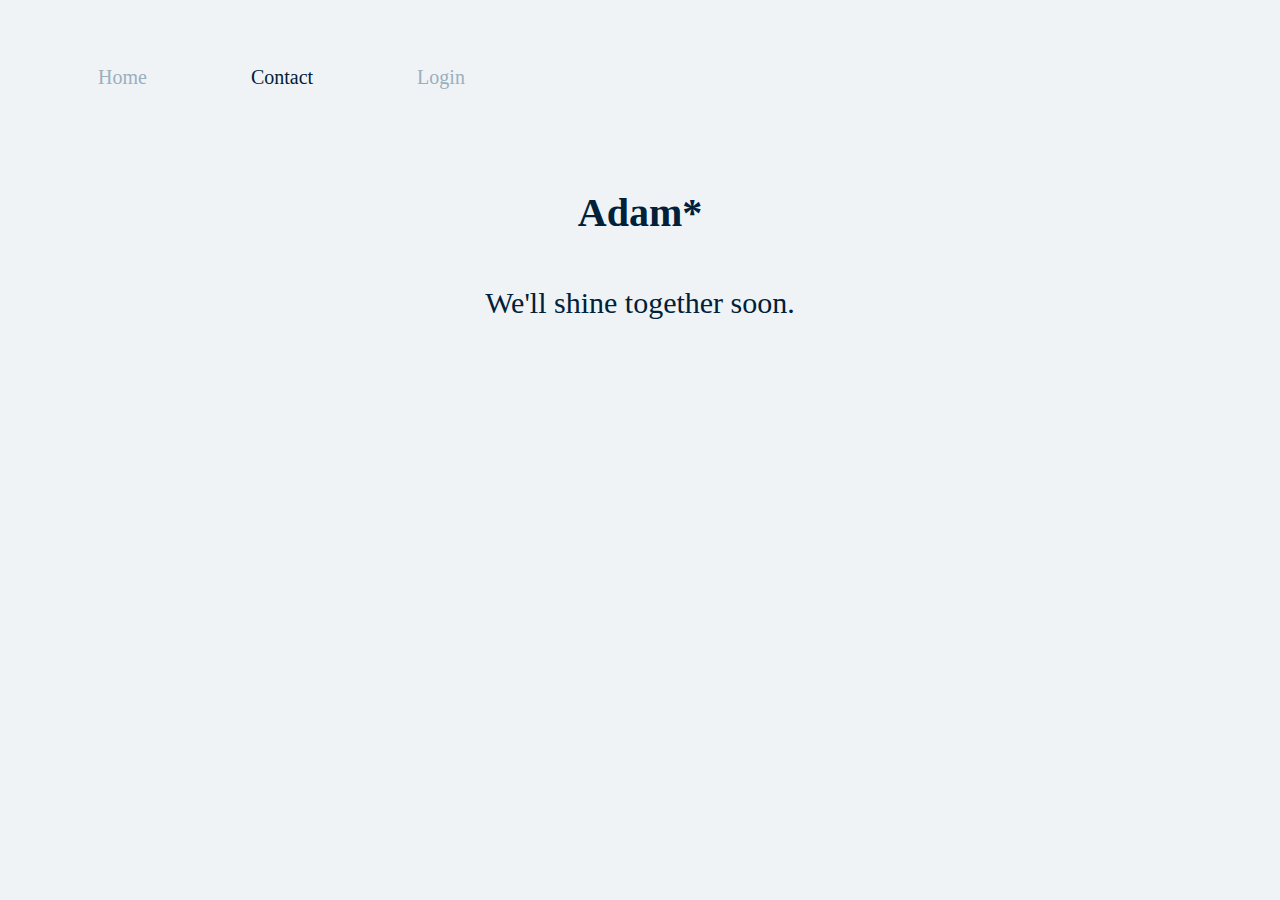
==== contact.html @ afffb869 "Add files via upload" ====
<!DOCTYPE html>
<html>
<head>
  <title>Coming Soon</title>
  <link rel="stylesheet" type="text/css" href="3_Styles/style.css">
</head>
<body>
  <header>
    <nav>
      <ul>
        <li><a href="index.html">Home</a></li>
        <li>Contact</li>
        <li><a href="login.html">Login</a></li>
      </ul>
    </nav>
  </header>
  <div>
    <h1 class="about">Adam*</h1>
    <p class="about">We'll shine together soon.</p>
  </div>
</body>
</html>
---- 3_Styles/style.css ----
.head {
	display: flex;
	justify-content: center;
	align-items: center;
	margin-right: 350px;
	margin-left: 350px;
	margin-top: 100px;
	margin-bottom: 100px;

}

.content {
	display: flex;
	flex-direction: row;
	flex-wrap: wrap;
	justify-content: center;
	align-items: center;
}


.paragraph1 {
	width: 400px;
	margin-right: 80px;
	margin-left: 80px;
	margin-right: 80px;
}

.paragraph2 {
	width: 400px;
	margin-left: 80px;
	margin-right: 80px;
}

.about {
	display: flex;
	justify-content: center;
	align-items: center;
	margin-top: 50px;
	margin-bottom: 50px;

}

input[type=submit], input[type=reset] {
  background-color: white;
  border: none;
  padding: 16px 32px;
  text-decoration: none;
  color: #002139;
  font-family: CircularStd-Medium;
  font-size: 20px;
  margin: 4px 10px;
  cursor: pointer;
  margin-top: 80px;

}

input[type=email], input[type=date] {
  background-color: none;
  border: none;
  padding: 16px 32px;
  text-decoration: none;
  color: #002139;
  font-family: CircularStd-Book;
  font-size: 20px;
  margin: 4px 2px;
  cursor: pointer;

}



input:hover {
  color: #CED5DA;
  cursor: none;
}

body {
	background-color: #EFF3F6;
	cursor: url("White-Pointer.png"), auto !important;
}

li {
	color: #002139;
	font-family: CircularStd-Book;
	font-size: 20px;
	display: inline-block;
	padding: 50px;

}

a {
	color: #9BAFBD;
	text-decoration: none;
	cursor: none;
}

a:hover {
  color: #CED5DA;
  cursor: none;
}

h1 {
	color: #002139;
	font-family: CircularStd-Bold;
	font-size: 40px;
	text-align: center;
}


p {
	color: #002139;
	font-family: CircularStd-Medium;
	font-size: 30px;
}


img {
	transition: all 1s;
	width: 800px
}

img:hover {
	transform: scale(1.1);
}

form {
	color: #002139;
    font-family: CircularStd-Medium;
    font-size: 20px;
	line-height: 120px;
	t

}

footer {
	color: #002139;
	font-family: CircularStd-Bold;
	font-size: 20px;
	text-align: center;
	margin-top: 80px;
	margin-bottom: 30px;
}
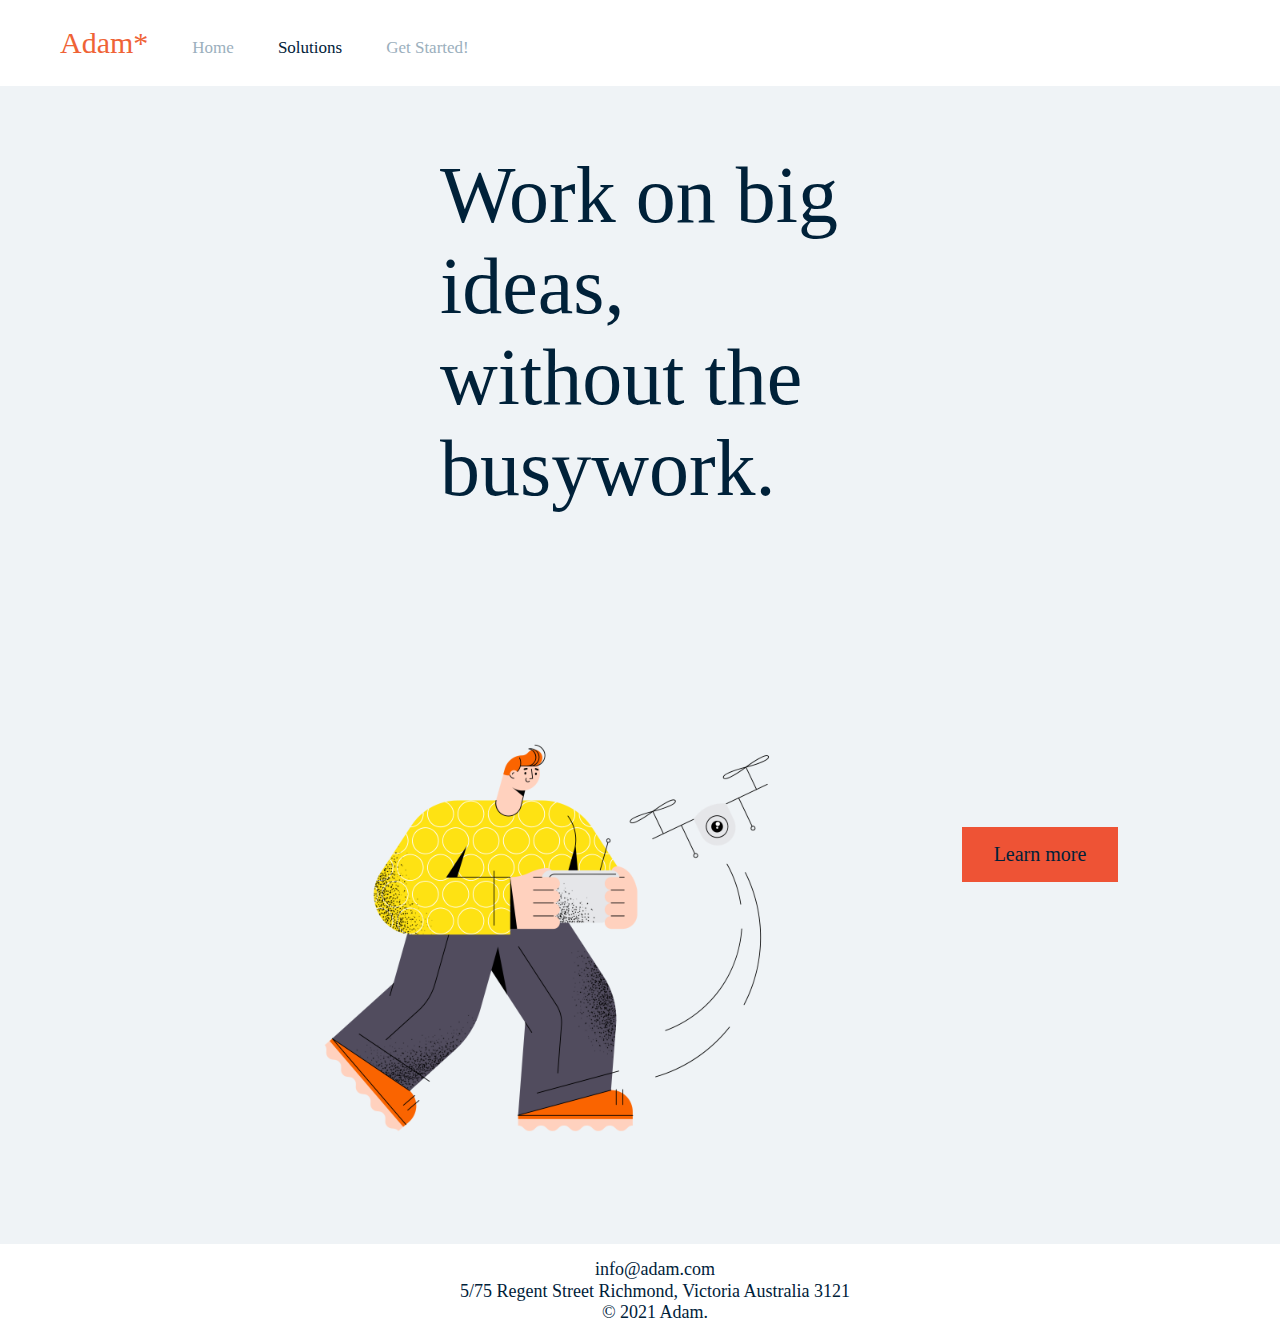
==== commit bff4e20f: "Add files via upload" ====
--- a/contact.html
+++ b/contact.html
@@ -9,15 +9,20 @@
   <header>
     <nav>
       <ul>
+        <li><span id="adam2">Adam*</span></li>
         <li><a href="index.html">Home</a></li>
-        <li>Contact</li>
-        <li><a href="login.html">Login</a></li>
+        <li>Solutions</li>
+        <li><a href="login.html">Get Started!</a></li>
       </ul>
     </nav>
   </header>
-  <div>
-    <h1 class="about">Adam*</h1>
-    <p class="about">We'll shine together soon.</p>
-  </div>
+  <div class="content">
+    <p class="paragraph4"><span id="adam">Work on big ideas, without the busywork.</span></p>
+    <img class="Ilus5" src="1_IMG/product launch.png" alt="2">
+    <form>    
+    <input type="reset" value="Learn more">
+    </form> 
+  </div> 
+  <footer>info@adam.com <br> 5/75 Regent Street Richmond, Victoria Australia 3121 <br> © 2021 Adam.</footer>
 </body>
 </html>--- a/3_Styles/style.css
+++ b/3_Styles/style.css
@@ -1,3 +1,7 @@
+body {
+   margin: 0;
+   padding: 0;
+}
 
 .head {
 	display: flex;
@@ -5,8 +9,19 @@
 	align-items: center;
 	margin-right: 350px;
 	margin-left: 350px;
-	margin-top: 100px;
-	margin-bottom: 100px;
+	margin-top: 0px;
+	margin-bottom: 50px;
+
+}
+
+.head2 {
+	display: flex;
+	justify-content: center;
+	align-items: center;
+	margin-right: 350px;
+	margin-left: 350px;
+	margin-top: 150px;
+	margin-bottom: 50px;
 
 }
 
@@ -32,17 +47,29 @@
 	margin-right: 80px;
 }
 
-.about {
-	display: flex;
-	justify-content: center;
-	align-items: center;
-	margin-top: 50px;
+.paragraph3 {
+	display: flex;
+	justify-content: center;
+	align-items: center;
+	margin-top: 250px;
 	margin-bottom: 50px;
-
-}
-
-input[type=submit], input[type=reset] {
-  background-color: white;
+}
+
+.paragraph4 {
+	width: 400px;
+    margin-top: 150px;
+	margin-right: 80px;
+	margin-left: 80px;
+	margin-right: 80px;
+}
+
+.Ilus5 {
+	margin-top: 100px;
+}
+
+
+input[type=reset] {
+  background-color: #EE5335;
   border: none;
   padding: 16px 32px;
   text-decoration: none;
@@ -51,11 +78,26 @@
   font-size: 20px;
   margin: 4px 10px;
   cursor: pointer;
-  margin-top: 80px;
-
-}
-
-input[type=email], input[type=date] {
+  margin-top: 20px;
+  margin-bottom: 100px;
+
+}
+
+input[type=submit] {
+  background-color: #EE5335;
+  border: none;
+  padding: 16px 32px;
+  text-decoration: none;
+  color: #002139;
+  font-family: CircularStd-Medium;
+  font-size: 20px;
+  margin: 4px 10px;
+  cursor: pointer;
+  margin-top: 50px;
+
+}
+
+input[type=email], input[type=name] {
   background-color: none;
   border: none;
   padding: 16px 32px;
@@ -63,7 +105,20 @@
   color: #002139;
   font-family: CircularStd-Book;
   font-size: 20px;
-  margin: 4px 2px;
+  margin: 0px 20px;
+  cursor: pointer;
+
+}
+
+input[type=date] {
+  background-color: none;
+  border: 2px solid #EE5335;
+  padding: 16px 32px;
+  text-decoration: none;
+  color: #002139;
+  font-family: CircularStd-Book;
+  font-size: 20px;
+  margin: 4px 8px;
   cursor: pointer;
 
 }
@@ -83,9 +138,9 @@
 li {
 	color: #002139;
 	font-family: CircularStd-Book;
-	font-size: 20px;
+	font-size: 17px;
 	display: inline-block;
-	padding: 50px;
+	padding: 10px 20px;
 
 }
 
@@ -128,17 +183,47 @@
 	color: #002139;
     font-family: CircularStd-Medium;
     font-size: 20px;
-	line-height: 120px;
+	line-height: 90px;
 	t
 
 }
 
+nav {
+	background-color: white;
+	width: 100%;
+	position: fixed;
+	top: 0;
+
+}
+
 footer {
 	color: #002139;
-	font-family: CircularStd-Bold;
-	font-size: 20px;
+	font-family: Canela-Medium;
+	font-size: 18px;
+	line-height: 1.2em;
 	text-align: center;
-	margin-top: 80px;
-	margin-bottom: 30px;
-}
-
+	background-color: white;
+	border: 15px solid white;
+	width: 100%;
+}
+
+#adam {
+	font-family: Canela-Medium;
+	font-size: 80px;
+}
+
+#adam2 {
+	font-family: Canela-Medium;
+	font-size: 30px;
+	color: #EF6336;
+}
+
+#adam3 {
+	font-family: Canela-Medium;
+	font-size: 150px;
+	color: #000a21;
+}
+
+
+
+
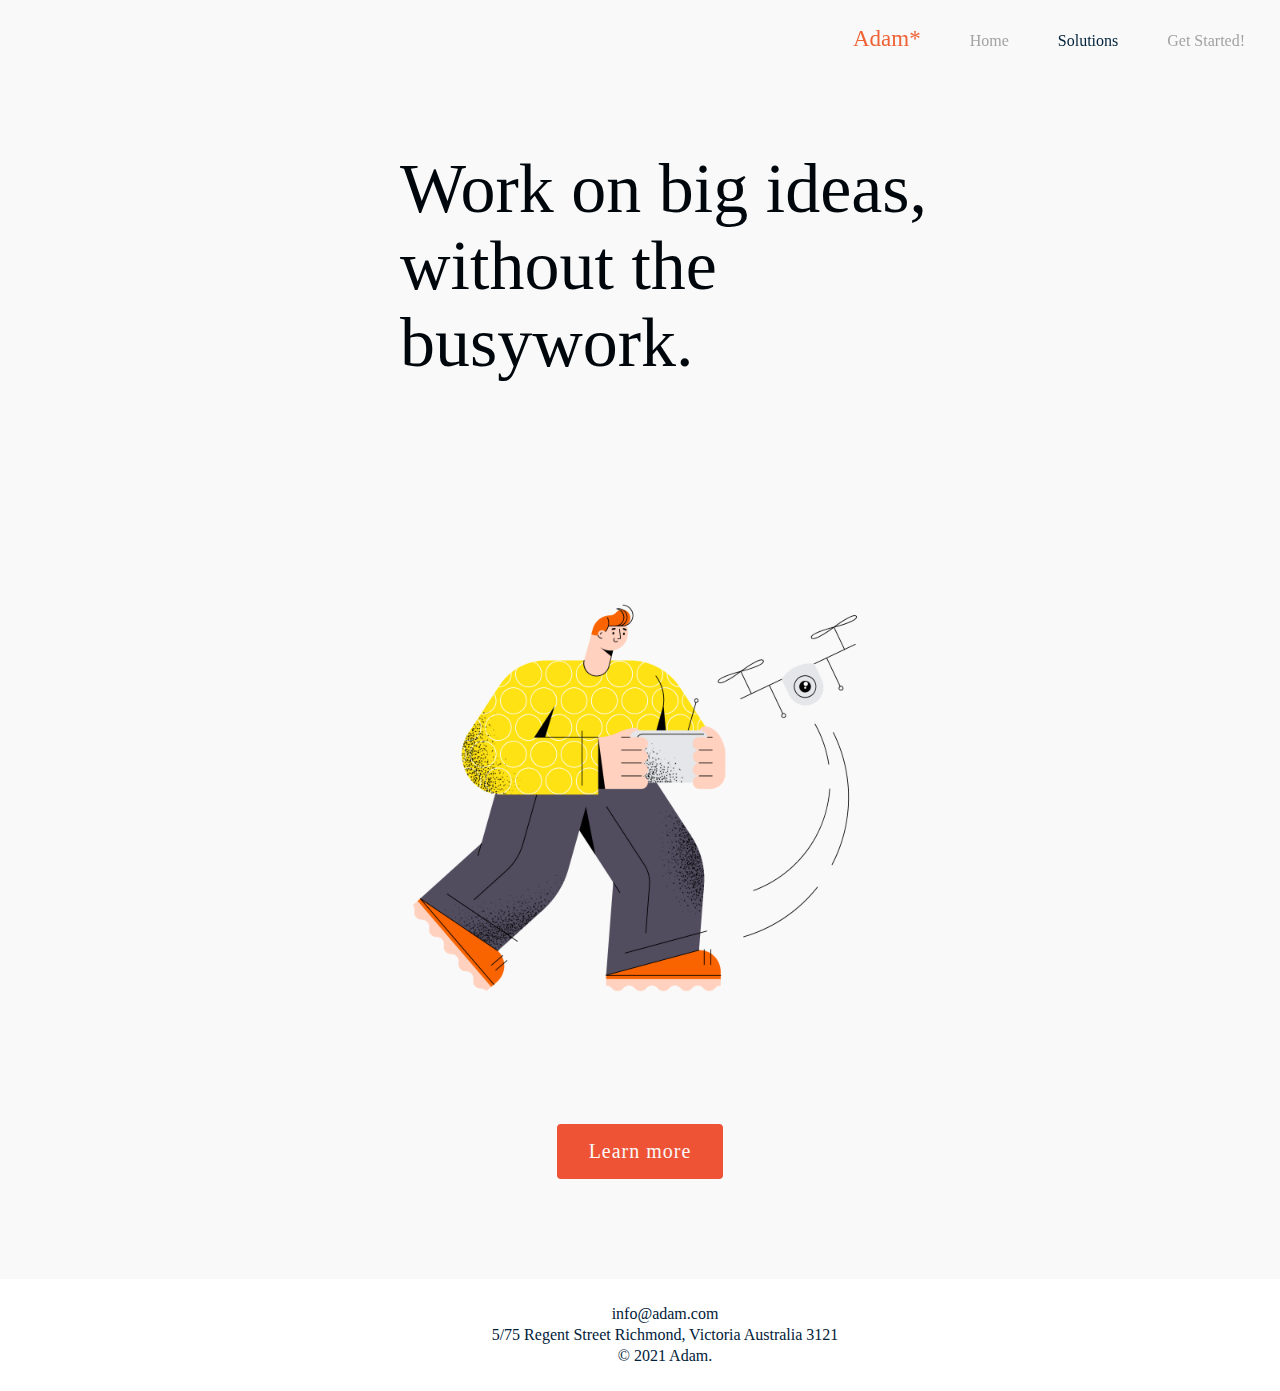
==== commit bf046ee5: "Add files via upload" ====
--- a/contact.html
+++ b/contact.html
@@ -9,7 +9,7 @@
   <header>
     <nav>
       <ul>
-        <li><span id="adam2">Adam*</span></li>
+        <li><a href="index.html"><span id="adam2">Adam*</span></a></li>
         <li><a href="index.html">Home</a></li>
         <li>Solutions</li>
         <li><a href="login.html">Get Started!</a></li>
@@ -19,6 +19,7 @@
   <div class="content">
     <p class="paragraph4"><span id="adam">Work on big ideas, without the busywork.</span></p>
     <img class="Ilus5" src="1_IMG/product launch.png" alt="2">
+    <br>
     <form>    
     <input type="reset" value="Learn more">
     </form> 
--- a/3_Styles/style.css
+++ b/3_Styles/style.css
@@ -1,4 +1,6 @@
 body {
+   background-color: #f9f9f9;
+   cursor: url("White-Pointer.png"), auto !important;
    margin: 0;
    padding: 0;
 }
@@ -10,7 +12,8 @@
 	margin-right: 350px;
 	margin-left: 350px;
 	margin-top: 0px;
-	margin-bottom: 50px;
+	margin-bottom: 80px;
+	color: #00070c;
 
 }
 
@@ -20,9 +23,10 @@
 	align-items: center;
 	margin-right: 350px;
 	margin-left: 350px;
-	margin-top: 150px;
-	margin-bottom: 50px;
-
+	margin-top: 0px;
+	margin-bottom: 10px;
+	font-size: 55px;
+	font-family: NeueMachina-Regular;
 }
 
 .content {
@@ -35,47 +39,53 @@
 
 
 .paragraph1 {
-	width: 400px;
-	margin-right: 80px;
+	width: 500px;
+	line-height: 1.7;
+	color: #00070c;
+}
+
+
+.paragraph2 {
+	display: flex;
+	justify-content: left;
+	align-items: center;
+	margin-right: 300px;
+	margin-left: 300px;
+	margin-top: 00px;
+	margin-bottom: 0px;
+}
+
+.paragraph4 {
+	width: 550px;
+    margin-top: 150px;
+	margin-right: 10px;
 	margin-left: 80px;
-	margin-right: 80px;
-}
-
-.paragraph2 {
-	width: 400px;
-	margin-left: 80px;
-	margin-right: 80px;
-}
-
-.paragraph3 {
-	display: flex;
-	justify-content: center;
-	align-items: center;
-	margin-top: 250px;
-	margin-bottom: 50px;
-}
-
-.paragraph4 {
-	width: 400px;
-    margin-top: 150px;
-	margin-right: 80px;
-	margin-left: 80px;
-	margin-right: 80px;
 }
 
 .Ilus5 {
 	margin-top: 100px;
+}
+
+.Ilus4 {
+	margin-top: 70px;
+	width: 600px;
+}
+
+.Ilus1 {
+	width: 500px;
 }
 
 
 input[type=reset] {
   background-color: #EE5335;
   border: none;
+  border-radius: 4px;
   padding: 16px 32px;
   text-decoration: none;
-  color: #002139;
-  font-family: CircularStd-Medium;
+  color: #f9f9f9;
+  font-family: NeueMachina-light;
   font-size: 20px;
+  letter-spacing: 1px;
   margin: 4px 10px;
   cursor: pointer;
   margin-top: 20px;
@@ -85,44 +95,34 @@
 
 input[type=submit] {
   background-color: #EE5335;
-  border: none;
-  padding: 16px 32px;
+  border: 2px solid #EE5335; 
+  border-radius: 4px;
+  padding: 15px 70px;
   text-decoration: none;
+  color: #f9f9f9;
+  font-family: NeueMachina-light;
+  font-size: 20px;
+  letter-spacing: 1px;
+  margin: 4px 10px;
+  cursor: pointer;
+  margin-bottom: 300px;
+
+}
+
+input[type=email] {
+  background-color: none;
+  border: 2px solid #EE5335;
+  border-radius: 4px;
+  padding: 15px 105px;
+  text-decoration: none;
+  text-align: center;
   color: #002139;
-  font-family: CircularStd-Medium;
+  font-family: NeueMachina-light;
   font-size: 20px;
   margin: 4px 10px;
   cursor: pointer;
-  margin-top: 50px;
-
-}
-
-input[type=email], input[type=name] {
-  background-color: none;
-  border: none;
-  padding: 16px 32px;
-  text-decoration: none;
-  color: #002139;
-  font-family: CircularStd-Book;
-  font-size: 20px;
-  margin: 0px 20px;
-  cursor: pointer;
-
-}
-
-input[type=date] {
-  background-color: none;
-  border: 2px solid #EE5335;
-  padding: 16px 32px;
-  text-decoration: none;
-  color: #002139;
-  font-family: CircularStd-Book;
-  font-size: 20px;
-  margin: 4px 8px;
-  cursor: pointer;
-
-}
-
+
+}
 
 
 input:hover {
@@ -130,43 +130,40 @@
   cursor: none;
 }
 
-body {
-	background-color: #EFF3F6;
-	cursor: url("White-Pointer.png"), auto !important;
-}
 
 li {
 	color: #002139;
-	font-family: CircularStd-Book;
-	font-size: 17px;
+	font-family: NeueMachina-Regular;
+	font-size: 16px;
 	display: inline-block;
-	padding: 10px 20px;
-
+	padding: 10px 10px;
+	margin-right: 25px;
 }
 
 a {
-	color: #9BAFBD;
+	color: #a3a3a3;
 	text-decoration: none;
-	cursor: none;
 }
 
 a:hover {
-  color: #CED5DA;
-  cursor: none;
+  color: #EF6336;
 }
 
 h1 {
-	color: #002139;
-	font-family: CircularStd-Bold;
-	font-size: 40px;
-	text-align: center;
+	color: #00070c;
+	font-family: NeueMachina-Regular;
+	font-weight: 100;
+	font-size: 30px;
+	line-height: 1.4;
+	text-align: left;
 }
 
 
 p {
-	color: #002139;
-	font-family: CircularStd-Medium;
-	font-size: 30px;
+	color: #00070c;
+	font-family: NeueMachina-Regular;
+	line-height: 1.5;
+	font-size: 23px;
 }
 
 
@@ -180,50 +177,56 @@
 }
 
 form {
+	margin-right: 350px;
+	margin-left: 350px;
 	color: #002139;
     font-family: CircularStd-Medium;
     font-size: 20px;
 	line-height: 90px;
-	t
-
 }
 
 nav {
-	background-color: white;
 	width: 100%;
 	position: fixed;
+	text-align: right;
 	top: 0;
-
 }
 
 footer {
 	color: #002139;
-	font-family: Canela-Medium;
-	font-size: 18px;
-	line-height: 1.2em;
+	font-family: NeueMachina-Regular;
+	font-size: 16px;
+	line-height: 1.3;
 	text-align: center;
 	background-color: white;
-	border: 15px solid white;
+	border: 25px solid white;
 	width: 100%;
 }
 
 #adam {
-	font-family: Canela-Medium;
-	font-size: 80px;
+	font-family: NeueMachina-Regular;
+	font-size: 70px;
+	line-height: 1.1;
+	color: #00070c;
 }
 
 #adam2 {
-	font-family: Canela-Medium;
-	font-size: 30px;
+	font-family: NeueMachina-Bold;
+	font-size: 23px;
 	color: #EF6336;
 }
 
 #adam3 {
-	font-family: Canela-Medium;
-	font-size: 150px;
-	color: #000a21;
-}
-
-
-
-
+	font-family: NeueMachina-Bold;
+	text-align: left;
+	font-size: 120px;
+	color: #00070c;
+}
+
+#adam3:hover {
+	font-family: NeueMachina-Ultrabold; 
+}
+
+
+
+
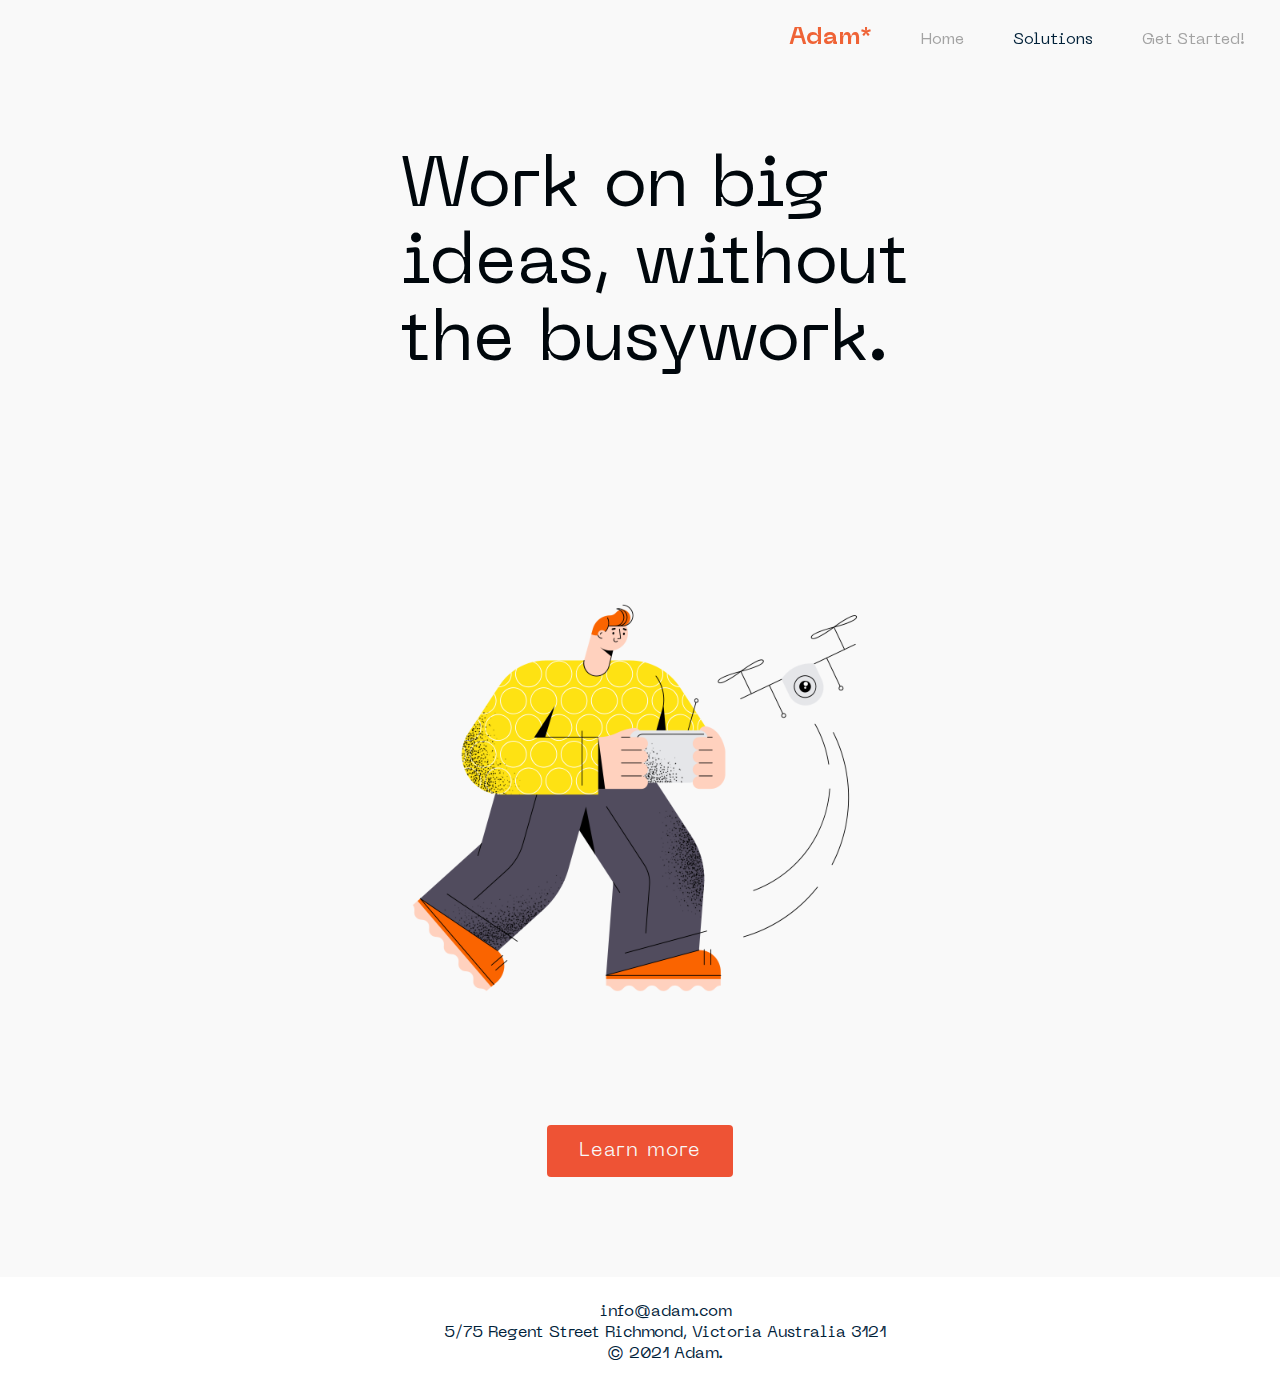
==== commit c33addfb: "Add files via upload" ====
--- a/contact.html
+++ b/contact.html
@@ -18,6 +18,7 @@
   </header>
   <div class="content">
     <p class="paragraph4"><span id="adam">Work on big ideas, without the busywork.</span></p>
+    <br>
     <img class="Ilus5" src="1_IMG/product launch.png" alt="2">
     <br>
     <form>    
--- a/3_Styles/style.css
+++ b/3_Styles/style.css
@@ -1,33 +1,58 @@
 body {
    background-color: #f9f9f9;
-   cursor: url("White-Pointer.png"), auto !important;
    margin: 0;
    padding: 0;
 }
 
-.head {
-	display: flex;
-	justify-content: center;
-	align-items: center;
-	margin-right: 350px;
-	margin-left: 350px;
-	margin-top: 0px;
-	margin-bottom: 80px;
-	color: #00070c;
-
-}
-
-.head2 {
-	display: flex;
-	justify-content: center;
-	align-items: center;
-	margin-right: 350px;
-	margin-left: 350px;
-	margin-top: 0px;
-	margin-bottom: 10px;
-	font-size: 55px;
-	font-family: NeueMachina-Regular;
-}
+@font-face {
+    font-family: 'NeueMachina';
+    font-weight: 100;
+    font-style: normal;
+    src: url('2_Font/NeueMachina-Ultralight.woff') format('woff');
+}
+
+@font-face {
+    font-family: 'NeueMachina';
+    font-weight: 200;
+    font-style: normal;
+    src: url('2_Font/NeueMachina-Light.woff') format('woff');
+}
+
+@font-face {
+    font-family: 'NeueMachina';
+    font-weight: 300;
+    font-style: normal;
+    src: url('2_Font/NeueMachina-Regular.woff') format('woff');
+}
+
+@font-face {
+    font-family: 'NeueMachina';
+    font-weight: 400;
+    font-style: normal;
+    src: url('2_Font/NeueMachina-Medium.woff') format('woff');
+}
+
+@font-face {
+    font-family: 'NeueMachina';
+    font-weight: 500;
+    font-style: normal;
+    src: url('2_Font/NeueMachina-Bold.woff') format('woff');
+}
+
+@font-face {
+    font-family: 'NeueMachina';
+    font-weight: 600;
+    font-style: normal;
+    src: url('2_Font/NeueMachina-Ultrabold.woff') format('woff');
+}
+
+@font-face {
+    font-family: 'NeueMachina';
+    font-weight: 700;
+    font-style: normal;
+    src: url('2_Font/NeueMachina-Black.woff') format('woff');
+}
+
 
 .content {
 	display: flex;
@@ -40,7 +65,8 @@
 
 .paragraph1 {
 	width: 500px;
-	line-height: 1.7;
+	line-height: 1.5;
+	padding: 50px;
 	color: #00070c;
 }
 
@@ -49,10 +75,16 @@
 	display: flex;
 	justify-content: left;
 	align-items: center;
-	margin-right: 300px;
-	margin-left: 300px;
-	margin-top: 00px;
-	margin-bottom: 0px;
+    width: 700px;
+	padding: 0px 50px;
+	margin-top: 350px;
+	margin-bottom: -20px;
+}
+
+.paragraph3 {
+	width: 700px;
+	padding: 0px 50px;
+    margin-bottom: 50px;
 }
 
 .paragraph4 {
@@ -62,17 +94,27 @@
 	margin-left: 80px;
 }
 
+.paragraph5 {
+	display: flex;
+	justify-content: center;
+	align-items: center;
+    width: 1000px;
+	padding: 0px 30px;
+	margin-bottom: 15px;
+}
+
+
+.Ilus1 {
+	width: 500px;
+}
+
+.Ilus4 {
+	margin-top: 60px;
+	width: 600px;
+}
+
 .Ilus5 {
 	margin-top: 100px;
-}
-
-.Ilus4 {
-	margin-top: 70px;
-	width: 600px;
-}
-
-.Ilus1 {
-	width: 500px;
 }
 
 
@@ -83,7 +125,8 @@
   padding: 16px 32px;
   text-decoration: none;
   color: #f9f9f9;
-  font-family: NeueMachina-light;
+  font-family: NeueMachina;
+  font-weight: 200;
   font-size: 20px;
   letter-spacing: 1px;
   margin: 4px 10px;
@@ -100,7 +143,8 @@
   padding: 15px 70px;
   text-decoration: none;
   color: #f9f9f9;
-  font-family: NeueMachina-light;
+  font-family: NeueMachina;
+  font-weight: 200;
   font-size: 20px;
   letter-spacing: 1px;
   margin: 4px 10px;
@@ -117,7 +161,8 @@
   text-decoration: none;
   text-align: center;
   color: #002139;
-  font-family: NeueMachina-light;
+  font-family: NeueMachina;
+  font-weight: 200;
   font-size: 20px;
   margin: 4px 10px;
   cursor: pointer;
@@ -133,8 +178,9 @@
 
 li {
 	color: #002139;
-	font-family: NeueMachina-Regular;
-	font-size: 16px;
+	font-family: NeueMachina;
+	font-weight: 300;
+	font-size: 1em;
 	display: inline-block;
 	padding: 10px 10px;
 	margin-right: 25px;
@@ -151,8 +197,8 @@
 
 h1 {
 	color: #00070c;
-	font-family: NeueMachina-Regular;
-	font-weight: 100;
+	font-family: NeueMachina;
+	font-weight: 300;
 	font-size: 30px;
 	line-height: 1.4;
 	text-align: left;
@@ -161,7 +207,8 @@
 
 p {
 	color: #00070c;
-	font-family: NeueMachina-Regular;
+	font-family: NeueMachina;
+	font-weight: 300;
 	line-height: 1.5;
 	font-size: 23px;
 }
@@ -180,7 +227,6 @@
 	margin-right: 350px;
 	margin-left: 350px;
 	color: #002139;
-    font-family: CircularStd-Medium;
     font-size: 20px;
 	line-height: 90px;
 }
@@ -194,7 +240,8 @@
 
 footer {
 	color: #002139;
-	font-family: NeueMachina-Regular;
+	font-family: NeueMachina;
+	font-weight: 300;
 	font-size: 16px;
 	line-height: 1.3;
 	text-align: center;
@@ -204,29 +251,40 @@
 }
 
 #adam {
-	font-family: NeueMachina-Regular;
+	font-family: NeueMachina;
+	font-weight: 300;
 	font-size: 70px;
 	line-height: 1.1;
 	color: #00070c;
 }
 
 #adam2 {
-	font-family: NeueMachina-Bold;
-	font-size: 23px;
+	font-family: NeueMachina;
+	font-weight: 500;
+	font-size: 1.5em;
 	color: #EF6336;
 }
 
 #adam3 {
-	font-family: NeueMachina-Bold;
-	text-align: left;
+	font-family: NeueMachina;
+	font-weight: 500;
 	font-size: 120px;
 	color: #00070c;
 }
 
 #adam3:hover {
-	font-family: NeueMachina-Ultrabold; 
-}
-
-
-
-
+	font-family: NeueMachina;
+	font-weight: 700; 
+}
+
+#adam4 {
+	font-family: NeueMachina;
+	font-weight: 300;
+	font-size: 55px;
+	line-height: 1.1;
+	color: #00070c;
+}
+
+
+
+
